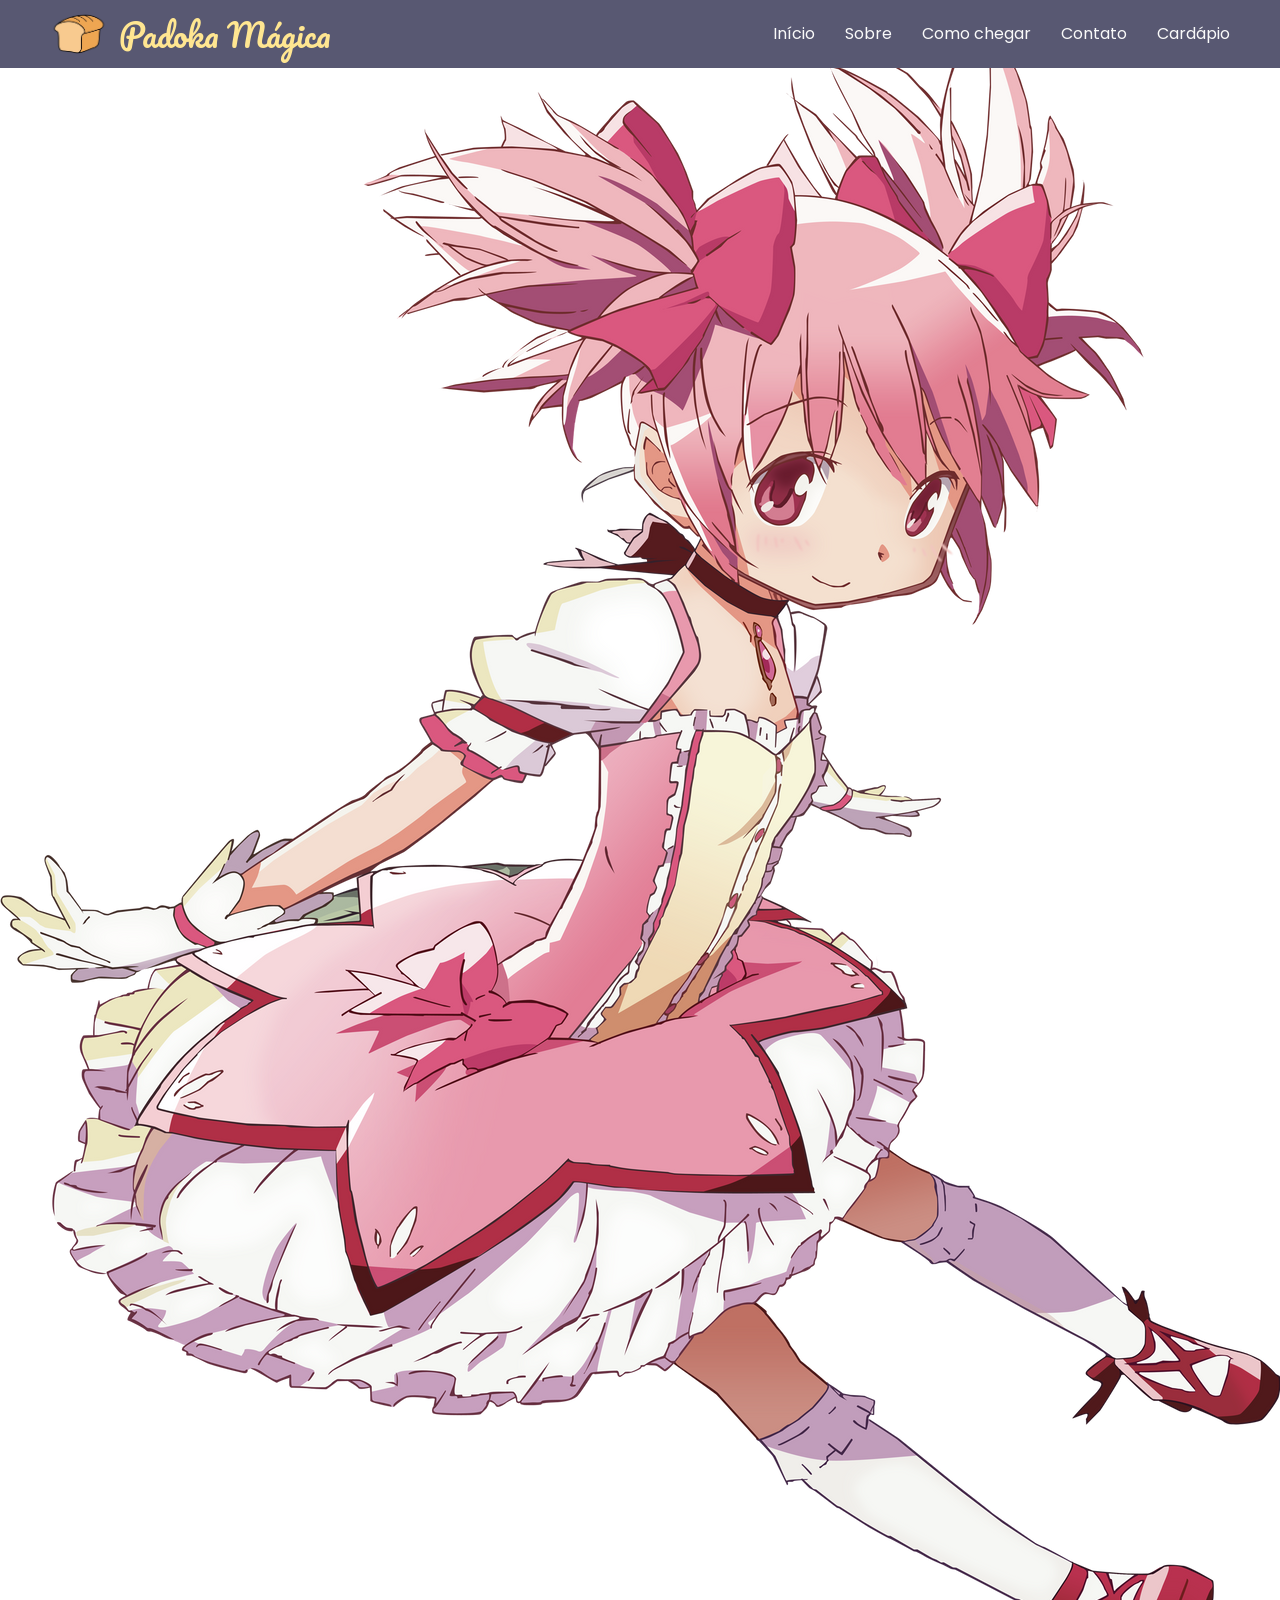
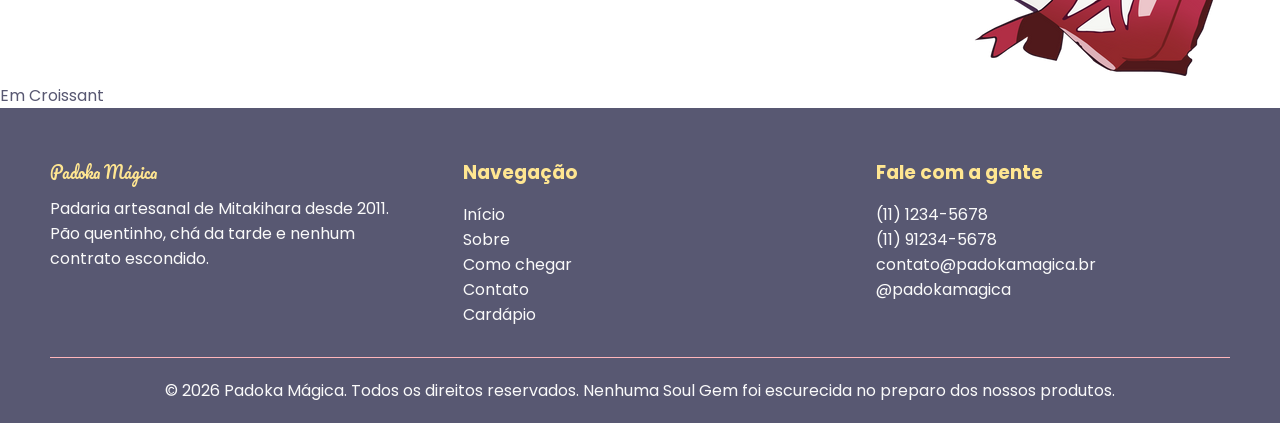
==== cardapio.html @ a090cc0d "ajustando" ====
<!DOCTYPE html>
<html lang="pt-br">
<head>
    <meta charset="UTF-8">
    <meta name="viewport" content="width=device-width, initial-scale=1.0">
    <link rel="stylesheet" href="./css/cardapio.css">
    <link rel="shortcut icon"
          href="./assets/img/LogoImage.png"
          type="image/png">
    <title>Cardápio</title>
</head>
<body>
    <header id="header" class="header">
        <a href="./index.html#hero" class="logoContainer">
            <img src="./assets/img/LogoImage.png" alt="Logo da Padoka Mágica" />
            <h1>Padoka Mágica</h1>
        </a>
        <nav class="navigation">
            <a href="./index.html#hero">Início</a>
            <a href="./index.html#historia">Sobre</a>
            <a href="./index.html#comoChegar">Como chegar</a>
            <a href="./index.html#contato">Contato</a>
            <a href="./cardapio.html">Cardápio</a>
        </nav>
    </header>

      <img src="./assets/img/Madoka.png" alt="Madoka">

      <p>Em Croissant</p>
    


     <footer id="footer" class="footer">
        <div class="footerContainer">
            <div class="footerColuna">
                <p class="footerLogo">Padoka Mágica</p>
                <p>Padaria artesanal de Mitakihara desde 2011. Pão quentinho, chá da tarde e nenhum contrato escondido.</p>
            </div>
            <div class="footerColuna">
                <h3>Navegação</h3>
                <a href="./index.html#hero">Início</a>
                <a href="./index.html#historia">Sobre</a>
                <a href="./index.html#comoChegar">Como chegar</a>
                <a href="./index.html#contato">Contato</a>
                <a href="./cardapio.html">Cardápio</a>
            </div>
            <div class="footerColuna">
                <h3>Fale com a gente</h3>
                <p>(11) 1234-5678</p>
                <p>(11) 91234-5678</p>
                <p>contato@padokamagica.br</p>
                <p>@padokamagica</p>
            </div>
        </div>
        <div class="copyright">
            <p>&copy; 2026 Padoka Mágica. Todos os direitos reservados. Nenhuma Soul Gem foi escurecida no preparo dos nossos produtos.</p>
        </div>
    </footer>

</body>
</html>
---- css/cardapio.css ----
@import url(./layout.css);
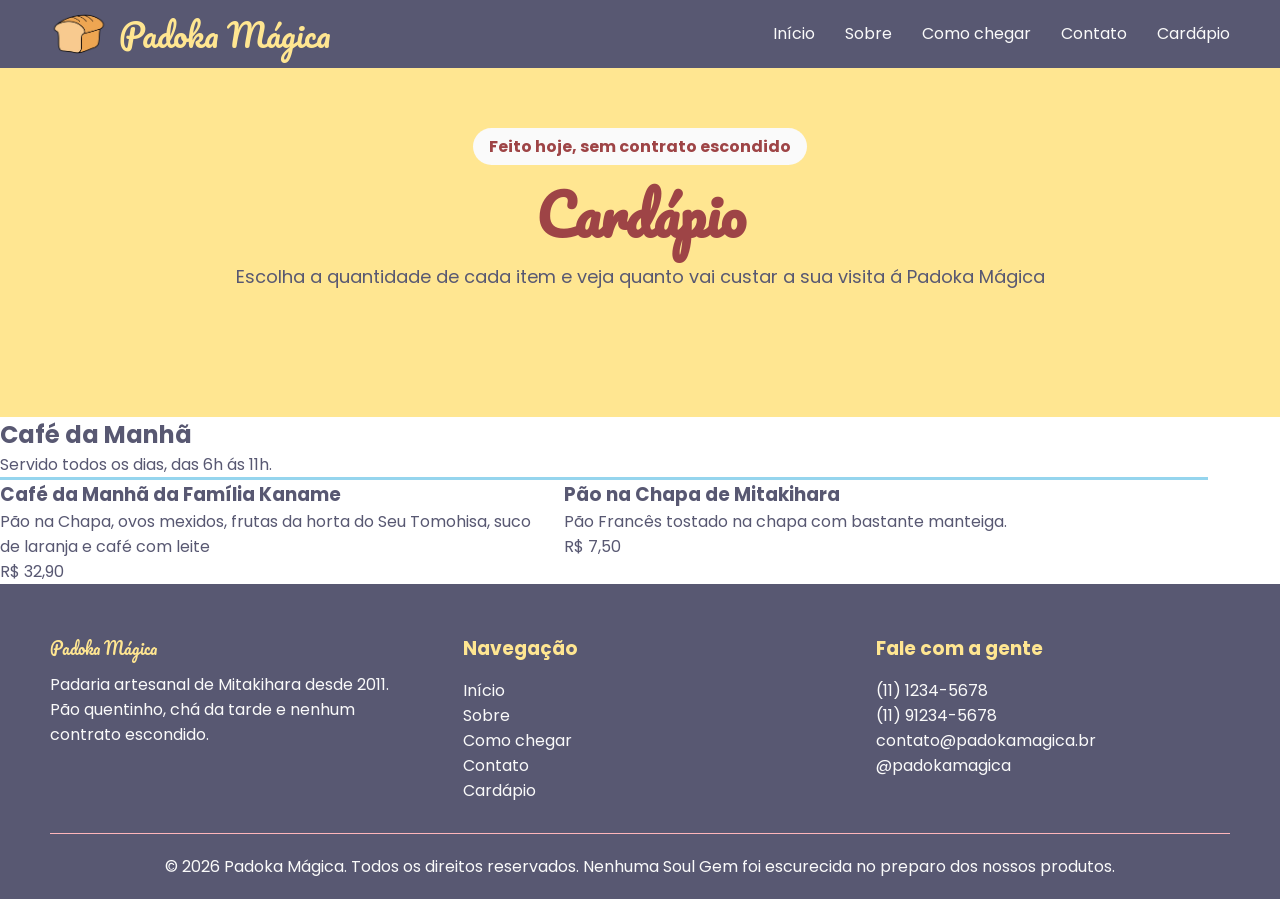
==== commit ad56caa2: "estilizando" ====
--- a/cardapio.html
+++ b/cardapio.html
@@ -1,14 +1,14 @@
 <!DOCTYPE html>
 <html lang="pt-br">
+
 <head>
     <meta charset="UTF-8">
     <meta name="viewport" content="width=device-width, initial-scale=1.0">
     <link rel="stylesheet" href="./css/cardapio.css">
-    <link rel="shortcut icon"
-          href="./assets/img/LogoImage.png"
-          type="image/png">
+    <link rel="shortcut icon" href="./assets/img/LogoImage.png" type="image/png">
     <title>Cardápio</title>
 </head>
+
 <body>
     <header id="header" class="header">
         <a href="./index.html#hero" class="logoContainer">
@@ -24,17 +24,46 @@
         </nav>
     </header>
 
-      <img src="./assets/img/Madoka.png" alt="Madoka">
+    <main id="content" class="content">
+        <section id="cardapioTopo" class="cardapioTopo">
+             <p class="cardapioTag">Feito hoje, sem contrato escondido</p>
+             <h1 class="cardapioTitulo">Cardápio</h1>
+             <p class="cardapioSubtitulo">Escolha a quantidade de cada item e veja quanto vai custar a sua visita á Padoka Mágica</p>
+          
+        </section>
 
-      <p>Em Croissant</p>
-    
+        <form id="formCardapio" class="cardapioConteudo" action="#">
+            <div class="listaCategorias">
+               <section id="cafeDaManha" class="categoria">
+                <div class="categoriaCabecalho">
+                    <h2>Café da Manhã</h2>
+                    <p>Servido todos os dias, das 6h ás 11h.</p>
+                </div>
+                <div class="listaItens">
+                    <div class="item">
+                        <h3 class="itemNome">Café da Manhã da Família Kaname</h3>
+                        <p class="itemDescricao">Pão na Chapa, ovos mexidos, frutas da horta do Seu Tomohisa, suco de laranja e café com leite</p>
+                        <p class="itemPreco">R$ 32,90</p>
+                    </div>
+                    <div class="item">
+                        <h3 class="itemNome">Pão na Chapa de Mitakihara </h3>
+                        <p class="itemDescricao">Pão Francês tostado na chapa com bastante manteiga.</p>
+                        <p class="itemPreco">R$ 7,50</p>
+                    </div>
+                </div>
+               </section>
+            </div>
+        </form>
+    </main>
 
 
-     <footer id="footer" class="footer">
+
+    <footer id="footer" class="footer">
         <div class="footerContainer">
             <div class="footerColuna">
                 <p class="footerLogo">Padoka Mágica</p>
-                <p>Padaria artesanal de Mitakihara desde 2011. Pão quentinho, chá da tarde e nenhum contrato escondido.</p>
+                <p>Padaria artesanal de Mitakihara desde 2011. Pão quentinho, chá da tarde e nenhum contrato escondido.
+                </p>
             </div>
             <div class="footerColuna">
                 <h3>Navegação</h3>
@@ -53,9 +82,11 @@
             </div>
         </div>
         <div class="copyright">
-            <p>&copy; 2026 Padoka Mágica. Todos os direitos reservados. Nenhuma Soul Gem foi escurecida no preparo dos nossos produtos.</p>
+            <p>&copy; 2026 Padoka Mágica. Todos os direitos reservados. Nenhuma Soul Gem foi escurecida no preparo dos
+                nossos produtos.</p>
         </div>
     </footer>
 
 </body>
+
 </html>
--- a/css/cardapio.css
+++ b/css/cardapio.css
@@ -1 +1,57 @@
 @import url(./layout.css);
+
+.cardapioTopo {
+    background-color: var(--cor-amarela);
+    text-align: center;
+    padding: calc(var(--altura-header) + 60px);
+}
+
+.cardapioTag {
+    background-color: var(--cor-branca);
+    color: var(--cor-vermelho);
+    font-weight: bold;
+    
+    width: fit-content;
+    border-radius: 20px;
+    padding: 6px 16px;
+    margin: auto;
+    
+}
+
+.cardapioTitulo {
+    color: var(--cor-vermelho);
+
+    font-family: "Fonte Titulo";
+    font-size: 56px;
+
+}
+
+.cardapioSubtitulo {
+    font-size: large;
+    margin: auto;
+
+}
+
+.cardapioConteudo {
+    display: flex;
+    align-items: flex-start;
+}
+
+.listaCategoria {
+    display: flex;
+    flex-direction: column;
+}
+
+.categoriaCabecalho {
+    border-bottom: 3px solid var(--cor-azul);
+}
+
+.listaItens {
+    display: flex;
+    gap: 20px;
+}
+
+.item {
+    width: 45%;
+}
+
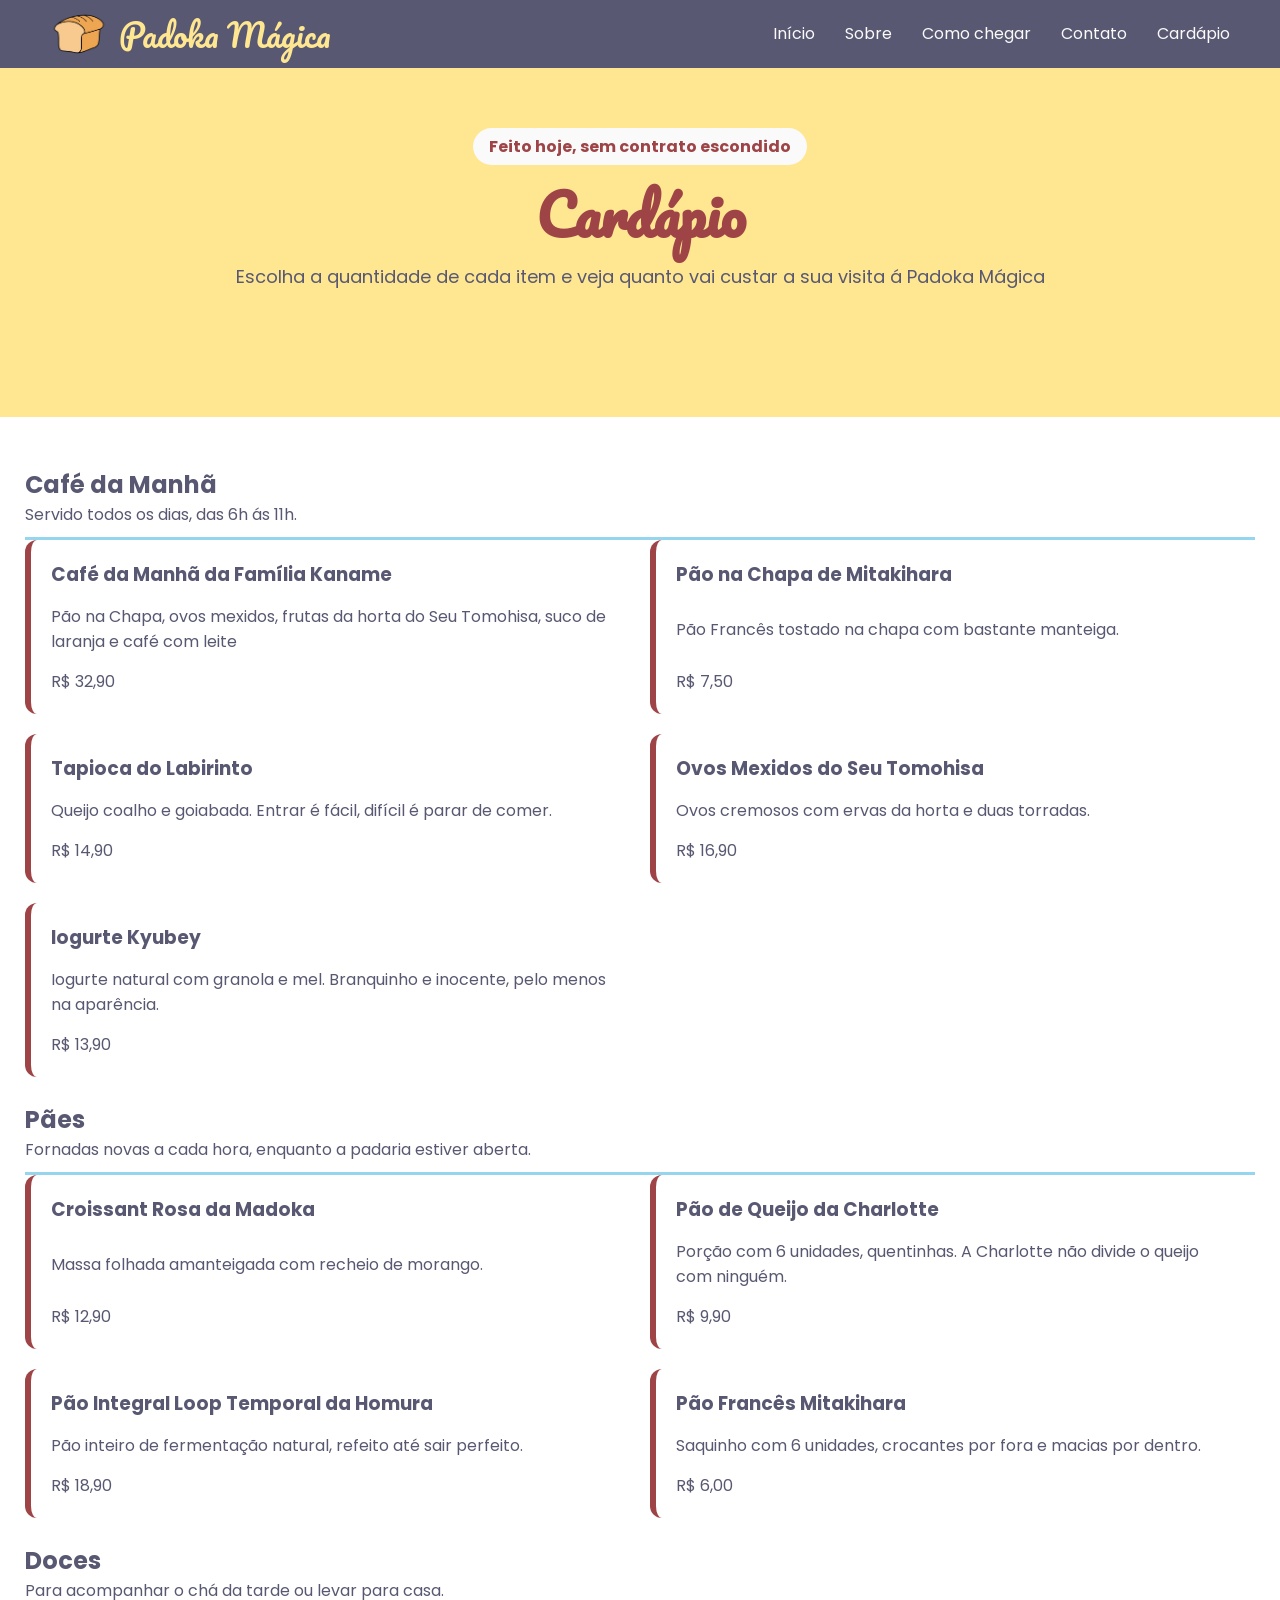
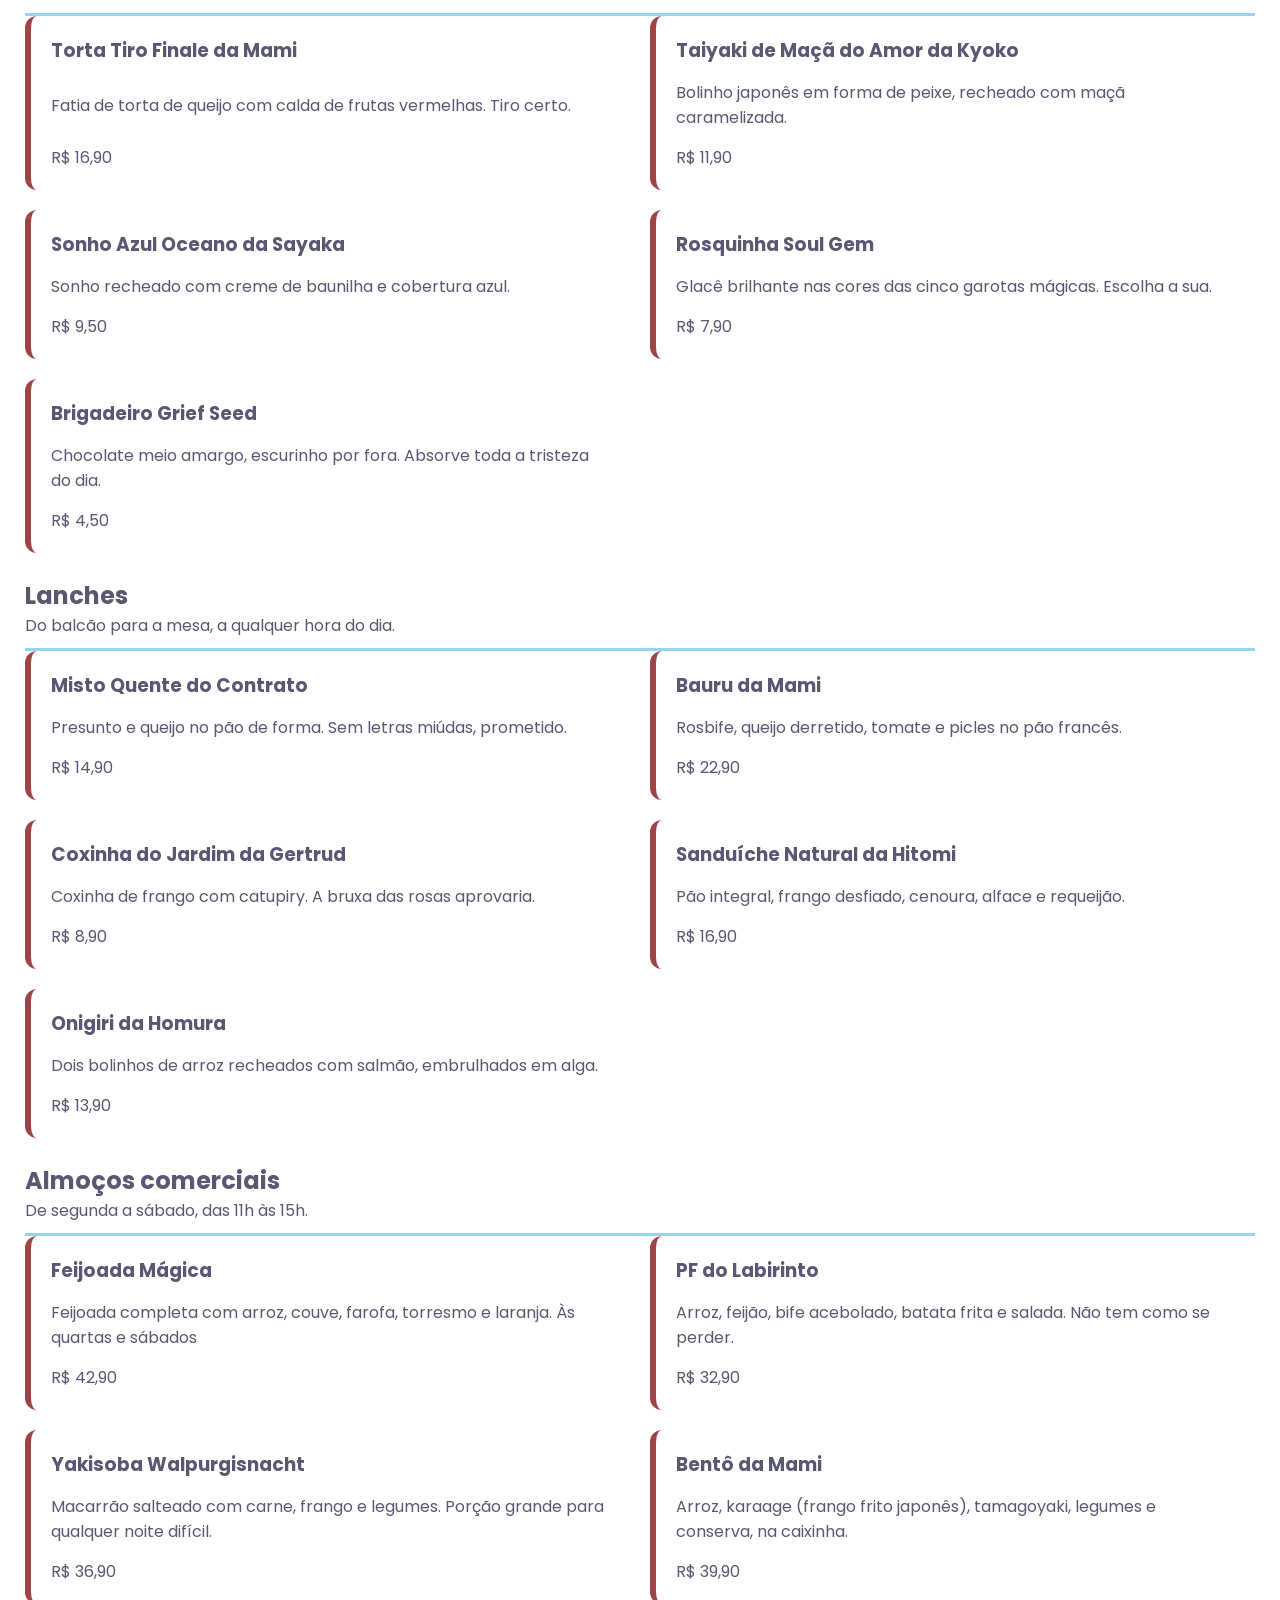
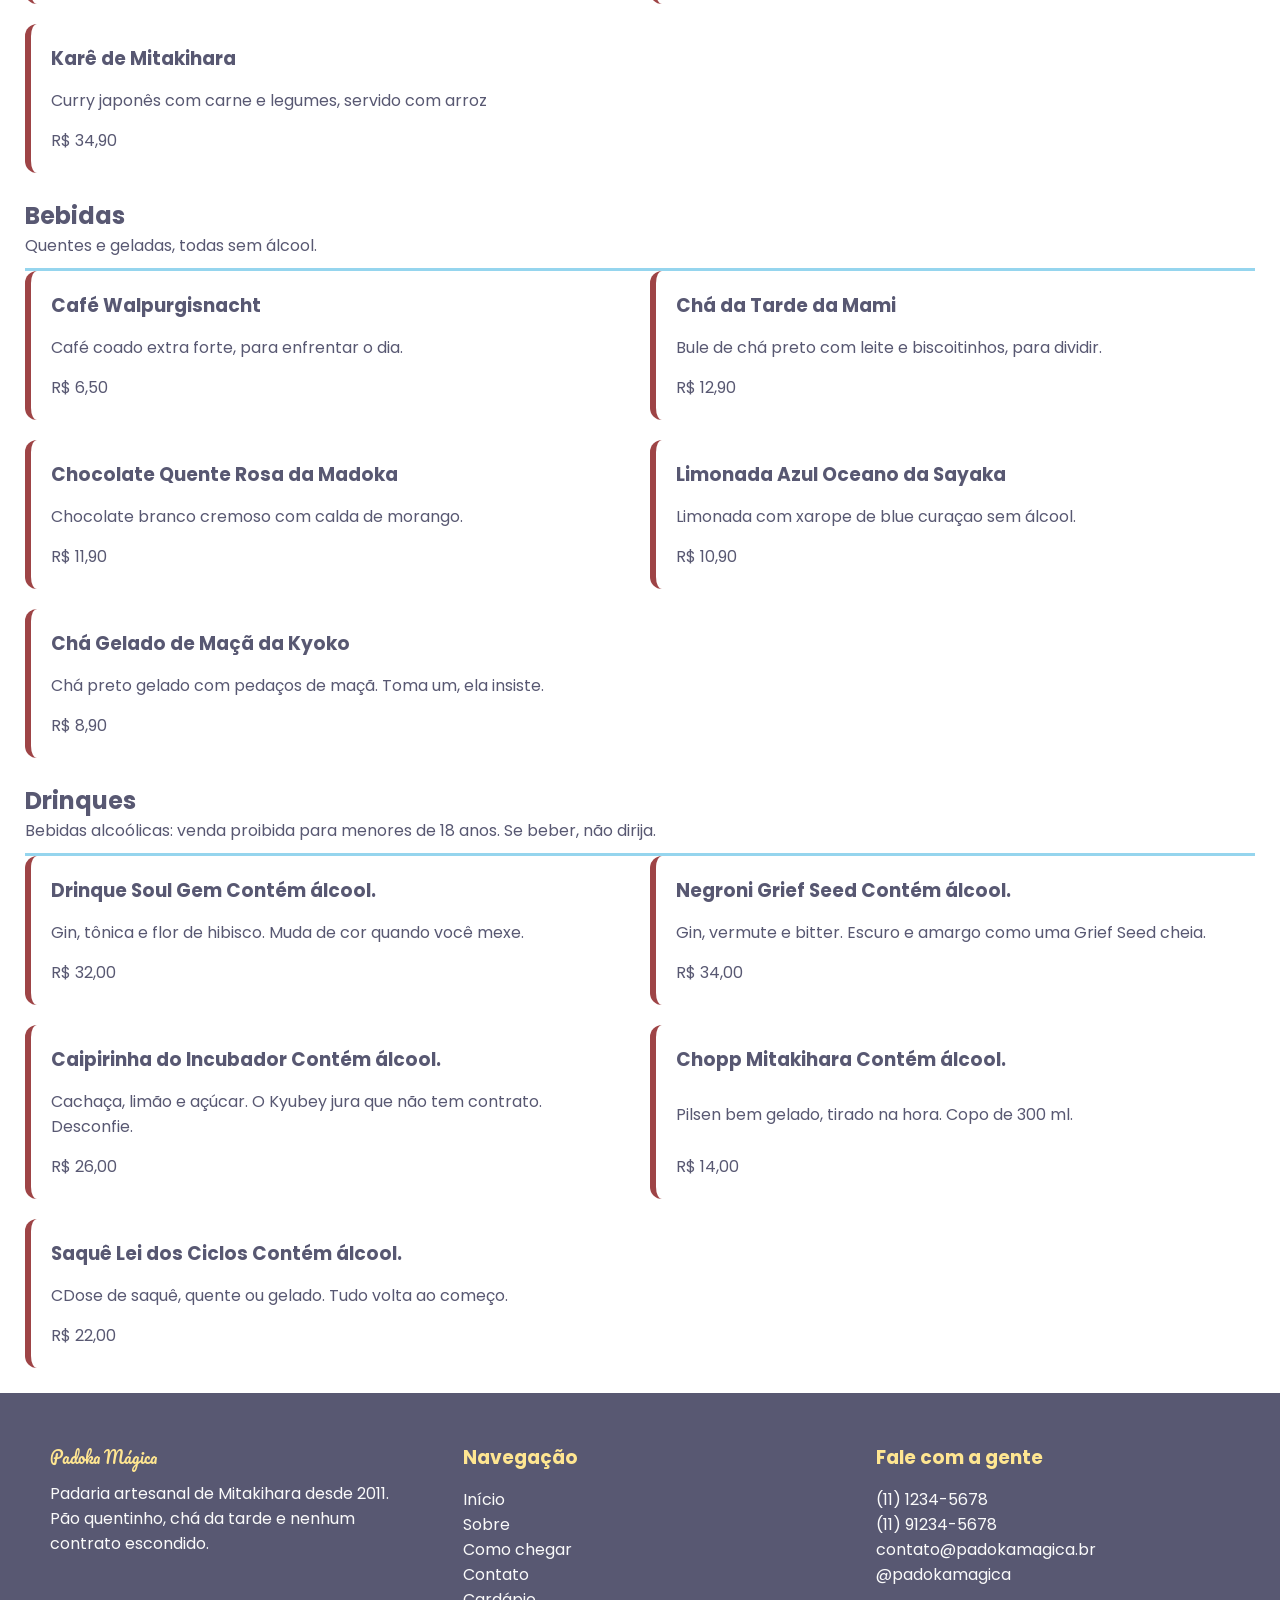
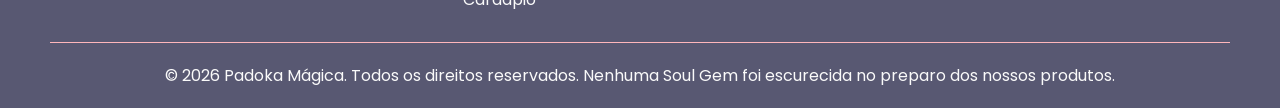
==== commit ab5d0b15: "estilizando" ====
--- a/cardapio.html
+++ b/cardapio.html
@@ -50,13 +50,250 @@
                         <p class="itemDescricao">Pão Francês tostado na chapa com bastante manteiga.</p>
                         <p class="itemPreco">R$ 7,50</p>
                     </div>
-                </div>
-               </section>
+               
+                    <div class="item">
+                        <h3 class="itemNome">Tapioca do Labirinto</h3>
+                        <p class="itemDescricao">Queijo coalho e goiabada. Entrar é fácil, difícil é parar de comer.</ão p>
+                        <p class="itemPreco">R$ 14,90</p>
+                    </div>
+                    <div class="item">
+                        <h3 class="itemNome">Ovos Mexidos do Seu Tomohisa</h3>
+                        <p class="itemDescricao">
+                            Ovos cremosos com ervas da horta e duas torradas.</p>
+                        <p class="itemPreco">R$ 16,90</p>
+                    </div>
+                    <div class="item">
+                        <h3 class="itemNome">Iogurte Kyubey</h3>
+                        <p class="itemDescricao">
+                            Iogurte natural com granola e mel. Branquinho e inocente, pelo menos na aparência.</p>
+                        <p class="itemPreco">R$ 13,90</p>
+                    </div>
+                </div>
+               </section>
+
+               <section id="paes" class="categoria">
+                <div class="categoriaCabecalho">
+                    <h2>Pães</h2>
+                    <p>Fornadas novas a cada hora, enquanto a padaria estiver aberta.</p>
+                </div>
+                <div class="listaItens">
+                    <div class="item">
+                        <h3 class="itemNome">Croissant Rosa da Madoka</h3>
+                        <p class="itemDescricao">Massa folhada amanteigada com recheio de morango.</p>
+                        <p class="itemPreco">R$ 12,90</p>
+                    </div>
+                    <div class="item">
+                        <h3 class="itemNome">Pão de Queijo da Charlotte</h3>
+                        <p class="itemDescricao">Porção com 6 unidades, quentinhas. A Charlotte não divide o queijo com ninguém.</p>
+                        <p class="itemPreco">R$ 9,90</p>
+                    </div>
+               
+                    <div class="item">
+                        <h3 class="itemNome">Pão Integral Loop Temporal da Homura</h3>
+                        <p class="itemDescricao">Pão inteiro de fermentação natural, refeito até sair perfeito.</ão p>
+                        <p class="itemPreco">R$ 18,90</p>
+                    </div>
+                    <div class="item">
+                        <h3 class="itemNome">Pão Francês Mitakihara</h3>
+                        <p class="itemDescricao">
+                            Saquinho com 6 unidades, crocantes por fora e macias por dentro.</p>
+                        <p class="itemPreco">R$ 6,00</p>
+                    </div>
+                </div>
+               </section>
+
+               <section id="doces" class="categoria">
+                <div class="categoriaCabecalho">
+                    <h2>Doces</h2>
+                    <p>Para acompanhar o chá da tarde ou levar para casa.</p>
+                </div>
+                <div class="listaItens">
+                    <div class="item">
+                        <h3 class="itemNome">Torta Tiro Finale da Mami</h3>
+                        <p class="itemDescricao">Fatia de torta de queijo com calda de frutas vermelhas. Tiro certo.</p>
+                        <p class="itemPreco">R$ 16,90</p>
+                    </div>
+                    <div class="item">
+                        <h3 class="itemNome">Taiyaki de Maçã do Amor da Kyoko</h3>
+                        <p class="itemDescricao">Bolinho japonês em forma de peixe, recheado com maçã caramelizada.</p>
+                        <p class="itemPreco">R$ 11,90</p>
+                    </div>
+               
+                    <div class="item">
+                        <h3 class="itemNome"> Sonho Azul Oceano da Sayaka</h3>
+                        <p class="itemDescricao">Sonho recheado com creme de baunilha e cobertura azul.</ão p>
+                        <p class="itemPreco">R$ 9,50</p>
+                    </div>
+                    <div class="item">
+                        <h3 class="itemNome">Rosquinha Soul Gem</h3>
+                        <p class="itemDescricao">
+                            Glacê brilhante nas cores das cinco garotas mágicas. Escolha a sua.</p>
+                        <p class="itemPreco">R$ 7,90</p>
+                    </div>
+                    <div class="item">
+                        <h3 class="itemNome">Brigadeiro Grief Seed</h3>
+                        <p class="itemDescricao">
+                           Chocolate meio amargo, escurinho por fora. Absorve toda a tristeza do dia.</p>
+                        <p class="itemPreco">R$ 4,50</p>
+                    </div>
+                </div>
+               </section>
+
+
+               <section id="lanches" class="categoria">
+                <div class="categoriaCabecalho">
+                    <h2>Lanches</h2>
+                    <p>Do balcão para a mesa, a qualquer hora do dia.</p>
+                </div>
+                <div class="listaItens">
+                    <div class="item">
+                        <h3 class="itemNome">Misto Quente do Contrato</h3>
+                        <p class="itemDescricao">Presunto e queijo no pão de forma. Sem letras miúdas, prometido.</p>
+                        <p class="itemPreco">R$ 14,90</p>
+                    </div>
+                    <div class="item">
+                        <h3 class="itemNome">Bauru da Mami</h3>
+                        <p class="itemDescricao">Rosbife, queijo derretido, tomate e picles no pão francês.</p>
+                        <p class="itemPreco">R$ 22,90</p>
+                    </div>
+               
+                    <div class="item">
+                        <h3 class="itemNome">Coxinha do Jardim da Gertrud</h3>
+                        <p class="itemDescricao">Coxinha de frango com catupiry. A bruxa das rosas aprovaria.</ão p>
+                        <p class="itemPreco">R$ 8,90</p>
+                    </div>
+                    <div class="item">
+                        <h3 class="itemNome">Sanduíche Natural da Hitomi</h3>
+                        <p class="itemDescricao">
+                            Pão integral, frango desfiado, cenoura, alface e requeijão.</p>
+                        <p class="itemPreco">R$ 16,90</p>
+                    </div>
+                    <div class="item">
+                        <h3 class="itemNome">Onigiri da Homura</h3>
+                        <p class="itemDescricao">
+                           Dois bolinhos de arroz recheados com salmão, embrulhados em alga.</p>
+                        <p class="itemPreco">R$ 13,90</p>
+                    </div>
+                </div>
+               </section>
+
+
+               <section id="almocos" class="categoria">
+                <div class="categoriaCabecalho">
+                    <h2>Almoços comerciais</h2>
+                    <p>De segunda a sábado, das 11h às 15h.</p>
+                </div>
+                <div class="listaItens">
+                    <div class="item">
+                        <h3 class="itemNome">Feijoada Mágica</h3>
+                        <p class="itemDescricao">Feijoada completa com arroz, couve, farofa, torresmo e laranja. Às quartas e sábados</p>
+                        <p class="itemPreco">R$ 42,90</p>
+                    </div>
+                    <div class="item">
+                        <h3 class="itemNome">PF do Labirinto</h3>
+                        <p class="itemDescricao">Arroz, feijão, bife acebolado, batata frita e salada. Não tem como se perder.</p>
+                        <p class="itemPreco">R$ 32,90</p>
+                    </div>
+               
+                    <div class="item">
+                        <h3 class="itemNome">Yakisoba Walpurgisnacht</h3>
+                        <p class="itemDescricao">Macarrão salteado com carne, frango e legumes. Porção grande para qualquer noite difícil.</p>
+                        <p class="itemPreco">R$ 36,90</p>
+                    </div>
+                    <div class="item">
+                        <h3 class="itemNome">Bentô da Mami</h3>
+                        <p class="itemDescricao">
+                            Arroz, karaage (frango frito japonês), tamagoyaki, legumes e conserva, na caixinha.</p>
+                        <p class="itemPreco">R$ 39,90</p>
+                    </div>
+                    <div class="item">
+                        <h3 class="itemNome">Karê de Mitakihara</h3>
+                        <p class="itemDescricao">
+                           Curry japonês com carne e legumes, servido com arroz</p>
+                        <p class="itemPreco">R$ 34,90</p>
+                    </div>
+                </div>
+               </section>
+
+
+               <section id="bebidas" class="categoria">
+                <div class="categoriaCabecalho">
+                    <h2>Bebidas</h2>
+                    <p>Quentes e geladas, todas sem álcool.</p>
+                </div>
+                <div class="listaItens">
+                    <div class="item">
+                        <h3 class="itemNome">Café Walpurgisnacht</h3>
+                        <p class="itemDescricao">Café coado extra forte, para enfrentar o dia.</p>
+                        <p class="itemPreco">R$ 6,50</p>
+                    </div>
+                    <div class="item">
+                        <h3 class="itemNome">Chá da Tarde da Mami</h3>
+                        <p class="itemDescricao">Bule de chá preto com leite e biscoitinhos, para dividir.</p>
+                        <p class="itemPreco">R$ 12,90</p>
+                    </div>
+               
+                    <div class="item">
+                        <h3 class="itemNome">Chocolate Quente Rosa da Madoka</h3>
+                        <p class="itemDescricao">Chocolate branco cremoso com calda de morango.</p>
+                        <p class="itemPreco">R$ 11,90</p>
+                    </div>
+                    <div class="item">
+                        <h3 class="itemNome">Limonada Azul Oceano da Sayaka</h3>
+                        <p class="itemDescricao">
+                            Limonada com xarope de blue curaçao sem álcool.</p>
+                        <p class="itemPreco">R$ 10,90</p>
+                    </div>
+                    <div class="item">
+                        <h3 class="itemNome">Chá Gelado de Maçã da Kyoko</h3>
+                        <p class="itemDescricao">
+                           Chá preto gelado com pedaços de maçã. Toma um, ela insiste.</p>
+                        <p class="itemPreco">R$ 8,90</p>
+                    </div>
+                </div>
+               </section>
+
+
+               <section id="drinques" class="categoria">
+                <div class="categoriaCabecalho">
+                    <h2>Drinques</h2>
+                    <p>Bebidas alcoólicas: venda proibida para menores de 18 anos. Se beber, não dirija.</p>
+                </div>
+                <div class="listaItens">
+                    <div class="item">
+                        <h3 class="itemNome">Drinque Soul Gem Contém álcool.</h3>
+                        <p class="itemDescricao">Gin, tônica e flor de hibisco. Muda de cor quando você mexe.</p>
+                        <p class="itemPreco">R$ 32,00</p>
+                    </div>
+                    <div class="item">
+                        <h3 class="itemNome">Negroni Grief Seed Contém álcool.</h3>
+                        <p class="itemDescricao">Gin, vermute e bitter. Escuro e amargo como uma Grief Seed cheia.</p>
+                        <p class="itemPreco">R$ 34,00</p>
+                    </div>
+               
+                    <div class="item">
+                        <h3 class="itemNome">Caipirinha do Incubador Contém álcool.</h3>
+                        <p class="itemDescricao">Cachaça, limão e açúcar. O Kyubey jura que não tem contrato. Desconfie.</p>
+                        <p class="itemPreco">R$ 26,00</p>
+                    </div>
+                    <div class="item">
+                        <h3 class="itemNome">Chopp Mitakihara Contém álcool.</h3>
+                        <p class="itemDescricao">
+                            Pilsen bem gelado, tirado na hora. Copo de 300 ml.</p>
+                        <p class="itemPreco">R$ 14,00</p>
+                    </div>
+                    <div class="item">
+                        <h3 class="itemNome">Saquê Lei dos Ciclos Contém álcool.</h3>
+                        <p class="itemDescricao">
+                           CDose de saquê, quente ou gelado. Tudo volta ao começo.</p>
+                        <p class="itemPreco">R$ 22,00</p>
+                    </div>
+                </div>
+               </section>
+            </section> 
             </div>
         </form>
     </main>
-
-
 
     <footer id="footer" class="footer">
         <div class="footerContainer">
--- a/css/cardapio.css
+++ b/css/cardapio.css
@@ -35,23 +35,42 @@
 .cardapioConteudo {
     display: flex;
     align-items: flex-start;
+    padding: 25px;
 }
 
 .listaCategoria {
+    width: 70%;
     display: flex;
     flex-direction: column;
 }
 
+.categoria {
+    margin-top: 20px;
+}
+
 .categoriaCabecalho {
     border-bottom: 3px solid var(--cor-azul);
+    margin-top: 25px;
+    padding-bottom: 10px;
 }
 
 .listaItens {
     display: flex;
+    flex-wrap: wrap;
     gap: 20px;
 }
 
 .item {
-    width: 45%;
+    width: calc(50% - 10px);
+    padding: 20px;
+
+    display: flex;
+    justify-content: space-between;
+    flex-direction: column;
+    align-items:flex-start;
+    gap: 15px;
+
+    border-left: 6px solid var(--cor-vermelho);
+    border-radius: 12px;
 }
 
